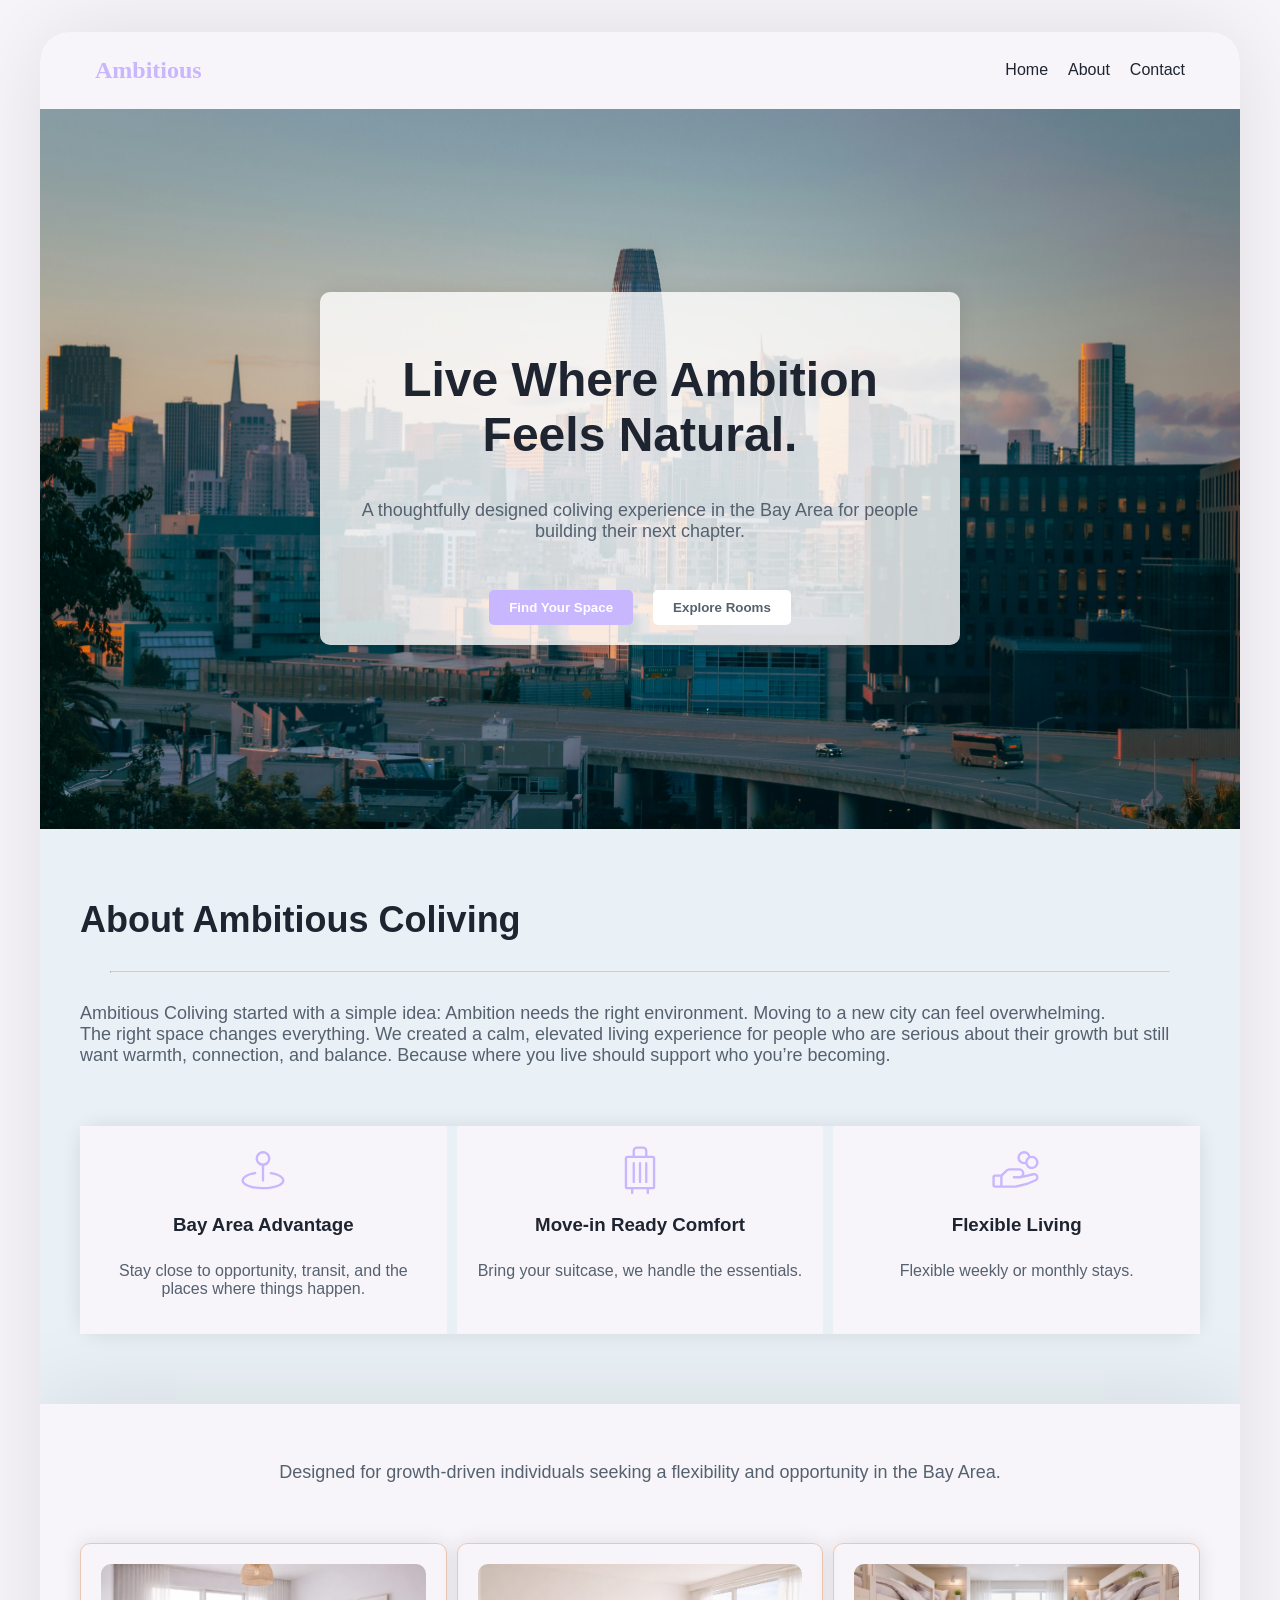
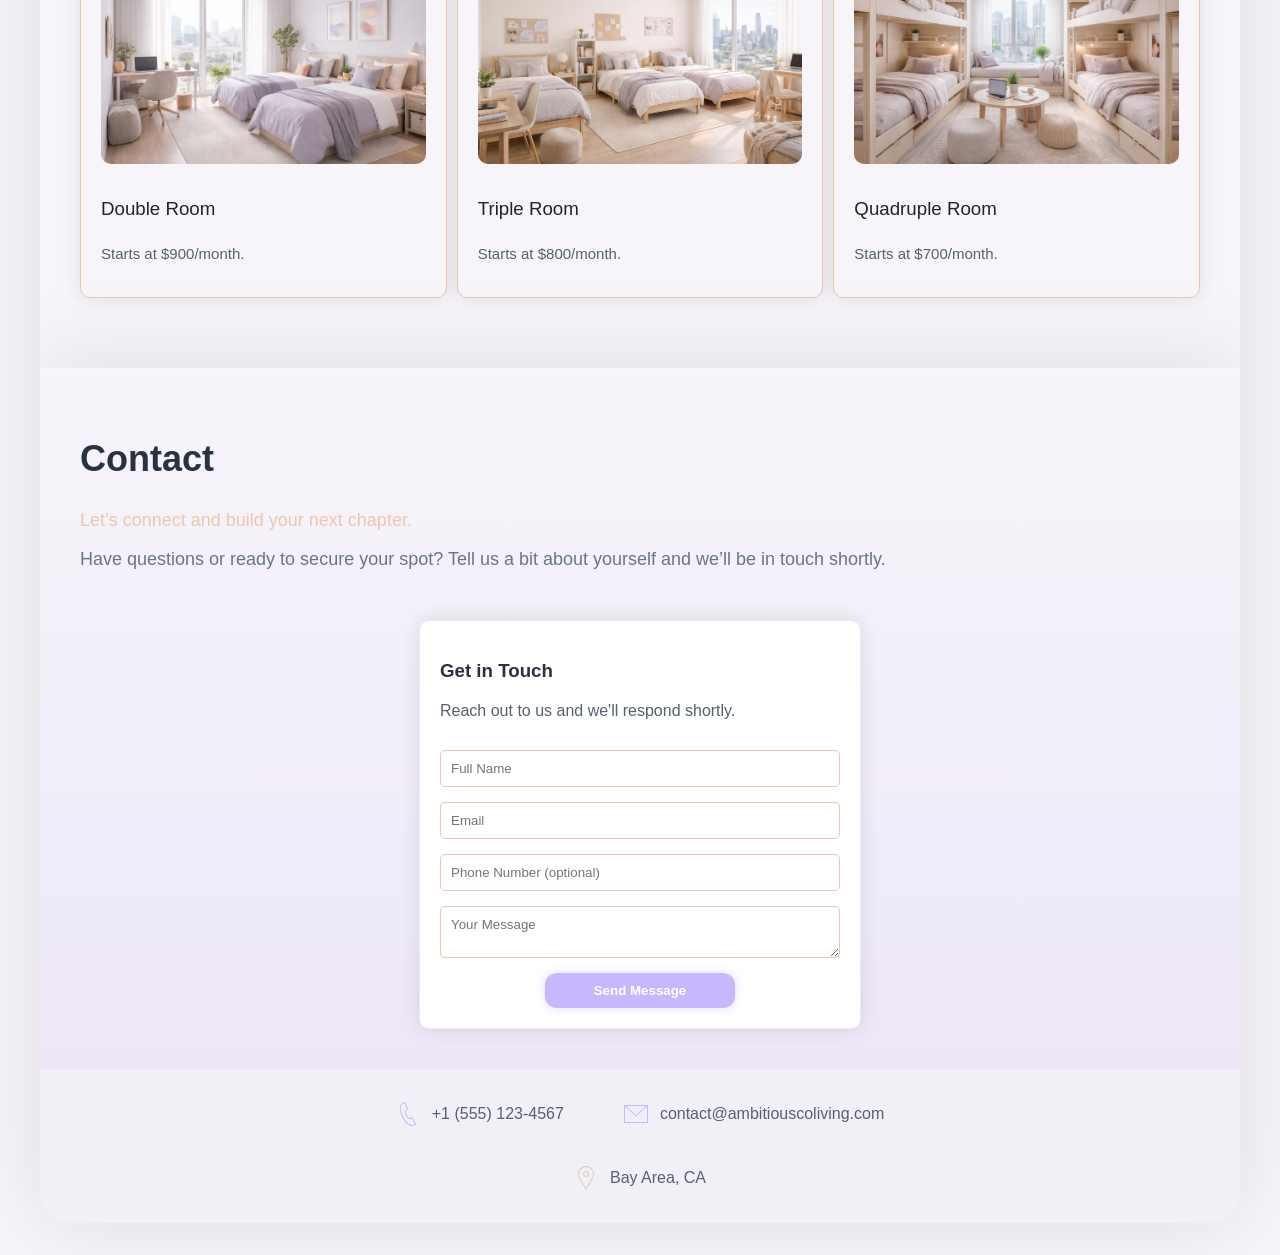
==== index.html @ d2df05ac "initial commit" ====
<!doctype html>
<html lang="en">
  <head>
    <meta charset="UTF-8" />
    <meta name="viewport" content="width=device-width, initial-scale=1.0" />
    <meta
      name="description"
      content="Ambitious Coliving - A thoughtfully designed coliving experience in the Bay Area for people building their next chapter."
    />
    <title>Ambitious Coliving</title>
    <link rel="stylesheet" href="styles.css" />
  </head>
  <body>
    <div class="page-wrapper">
      <header class="site-header">
        <nav class="nav-bar">
          <h2 class="site-title">Ambitious</h2>
          <ul class="nav-list">
            <li class="list-item"><a href="#hero" class="nav-link">Home</a></li>
            <li class="list-item">
              <a href="#about" class="nav-link">About</a>
            </li>
            <li class="list-item">
              <a href="#contact" class="nav-link">Contact</a>
            </li>
          </ul>
        </nav>
      </header>
      <main>
        <section id="hero">
          <div class="hero-content">
            <h1 class="hero-title">Live Where Ambition Feels Natural.</h1>
            <p class="hero-description">
              A thoughtfully designed coliving experience in the Bay Area for
              people building their next chapter.
            </p>
            <div class="hero-btn">
              <button class="hero-button first" type="button">
                Find Your Space
              </button>
              <button class="hero-button second" type="button">
                Explore Rooms
              </button>
            </div>
          </div>
        </section>
        <section id="about">
          <h2 class="about-title">About Ambitious Coliving</h2>
          <hr />
          <p class="about-description">
            Ambitious Coliving started with a simple idea: Ambition needs the
            right environment. Moving to a new city can feel overwhelming.
            <br />
            The right space changes everything. We created a calm, elevated
            living experience for people who are serious about their growth but
            still want warmth, connection, and balance. Because where you live
            should support who you’re becoming.
          </p>
          <div class="about-divider">
            <article class="about-card">
              <svg
                xmlns="http://www.w3.org/2000/svg"
                width="50"
                height="50"
                fill="#c8b6ff"
                viewBox="0 0 256 256"
              >
                <path
                  d="M122,101.52V176a6,6,0,0,0,12,0V101.52a38,38,0,1,0-12,0ZM128,38a26,26,0,1,1-26,26A26,26,0,0,1,128,38ZM238,176c0,13.34-12.18,25.38-34.31,33.88C183.38,217.7,156.5,222,128,222s-55.38-4.3-75.69-12.12C30.18,201.38,18,189.34,18,176c0-19.6,26.46-36,69.05-42.86A6,6,0,0,1,89,145c-18,2.89-33.27,7.66-44.09,13.78C35.28,164.2,30,170.32,30,176c0,16.08,40.25,34,98,34s98-17.92,98-34c0-5.68-5.28-11.8-14.86-17.23-10.82-6.12-26.07-10.89-44.09-13.78a6,6,0,0,1,1.9-11.85C211.54,140,238,156.4,238,176Z"
                ></path>
              </svg>
              <h3 class="card-title">Bay Area Advantage</h3>
              <p class="card-description">
                Stay close to opportunity, transit, and the places where things
                happen.
              </p>
            </article>
            <article class="about-card">
              <svg
                xmlns="http://www.w3.org/2000/svg"
                width="50"
                height="50"
                fill="#c8b6ff"
                viewBox="0 0 256 256"
              >
                <path
                  d="M102,88v96a6,6,0,0,1-12,0V88a6,6,0,0,1,12,0Zm26-6a6,6,0,0,0-6,6v96a6,6,0,0,0,12,0V88A6,6,0,0,0,128,82Zm32,0a6,6,0,0,0-6,6v96a6,6,0,0,0,12,0V88A6,6,0,0,0,160,82Zm46-18V208a14,14,0,0,1-14,14H174v18a6,6,0,0,1-12,0V222H94v18a6,6,0,0,1-12,0V222H64a14,14,0,0,1-14-14V64A14,14,0,0,1,64,50H90V24A22,22,0,0,1,112,2h32a22,22,0,0,1,22,22V50h26A14,14,0,0,1,206,64ZM102,50h52V24a10,10,0,0,0-10-10H112a10,10,0,0,0-10,10Zm92,14a2,2,0,0,0-2-2H64a2,2,0,0,0-2,2V208a2,2,0,0,0,2,2H192a2,2,0,0,0,2-2Z"
                ></path>
              </svg>
              <h3 class="card-title">Move-in Ready Comfort</h3>
              <p class="card-description">
                Bring your suitcase, we handle the essentials.
              </p>
            </article>
            <article class="about-card">
              <svg
                xmlns="http://www.w3.org/2000/svg"
                width="50"
                height="50"
                fill="#c8b6ff"
                viewBox="0 0 256 256"
              >
                <path
                  d="M229.12,142.65a22.43,22.43,0,0,0-19.55-3.88l-45.24,10.4A26,26,0,0,0,140,114H89.94a29.78,29.78,0,0,0-21.21,8.79L45.52,146H16A14,14,0,0,0,2,160v40a14,14,0,0,0,14,14H120a6,6,0,0,0,1.46-.18l64-16a7.16,7.16,0,0,0,.89-.3L225.17,181l.33-.15a22.6,22.6,0,0,0,3.62-38.18ZM14,200V160a2,2,0,0,1,2-2H42v44H16A2,2,0,0,1,14,200Zm206.28-30-38.2,16.27L119.26,202H54V154.49l23.21-23.22A17.88,17.88,0,0,1,89.94,126H140a14,14,0,0,1,0,28H112a6,6,0,0,0,0,12h32a6,6,0,0,0,1.34-.15l67-15.41.24-.06A10.6,10.6,0,0,1,220.28,170ZM164,94a34.54,34.54,0,0,0,7.28-.78,34,34,0,1,0,25.46-42.43A34,34,0,1,0,164,94Zm62-10a22,22,0,1,1-22-22A22,22,0,0,1,226,84ZM164,38a21.94,21.94,0,0,1,21.51,17.49,34,34,0,0,0-15.38,25.65A22,22,0,1,1,164,38Z"
                ></path>
              </svg>
              <h3 class="card-title">Flexible Living</h3>
              <p class="card-description">Flexible weekly or monthly stays.</p>
            </article>
          </div>
        </section>
        <section id="rooms">
          <p class="rooms-description">
            Designed for growth-driven individuals seeking a flexibility and
            opportunity in the Bay Area.
          </p>
          <div class="rooms-divider">
            <article class="room-card">
              <img src="duplo.png" alt="Room 1" class="room-image" />
              <h3 class="room-title">Double Room</h3>
              <p class="room-price">Starts at $900/month.</p>
            </article>
            <article class="room-card">
              <img src="triple.png" alt="Room 2" class="room-image" />
              <h3 class="room-title">Triple Room</h3>
              <p class="room-price">Starts at $800/month.</p>
            </article>
            <article class="room-card">
              <img src="quadruplo.png" alt="Room 3" class="room-image" />
              <h3 class="room-title">Quadruple Room</h3>
              <p class="room-price">Starts at $700/month.</p>
            </article>
          </div>
        </section>
        <section id="contact">
          <h2 class="contact-title">Contact</h2>
          <h3 class="contact-subtitle">
            Let’s connect and build your next chapter.
          </h3>
          <p class="contact-description">
            Have questions or ready to secure your spot? Tell us a bit about
            yourself and we’ll be in touch shortly.
          </p>
          <div class="contact-divider">
            <h3 class="form-title">Get in Touch</h3>
            <p class="form-description">
              Reach out to us and we'll respond shortly.
            </p>
            <form class="form-data" method="post" action="submit-url">
              <input type="text" name="name" placeholder="Full Name" required />
              <input type="email" name="email" placeholder="Email" required />
              <input
                type="tel"
                name="number"
                placeholder="Phone Number (optional)"
              />
              <textarea name="message" placeholder="Your Message"></textarea>
              <button type="submit" class="submit-button">Send Message</button>
            </form>
          </div>
        </section>
      </main>
      <footer class="site-footer">
        <div class="footer-number">
          <svg
            width="24"
            height="24"
            xmlns="http://www.w3.org/2000/svg"
            fill="#C8B6FF"
            clip-rule="evenodd"
          >
            <path
              d="M8.26 1.289l-1.564.772c-5.793 3.02 2.798 20.944 9.31 20.944.46 0 .904-.094 1.317-.284l1.542-.755-2.898-5.594-1.54.754c-.181.087-.384.134-.597.134-2.561 0-6.841-8.204-4.241-9.596l1.546-.763-2.875-5.612zm7.746 22.711c-5.68 0-12.221-11.114-12.221-17.832 0-2.419.833-4.146 2.457-4.992l2.382-1.176 3.857 7.347-2.437 1.201c-1.439.772 2.409 8.424 3.956 7.68l2.399-1.179 3.816 7.36s-2.36 1.162-2.476 1.215c-.547.251-1.129.376-1.733.376"
            />
          </svg>
          <p class="number">+1 (555) 123-4567</p>
        </div>
        <div class="footer-email">
          <svg
            width="24"
            height="24"
            xmlns="http://www.w3.org/2000/svg"
            fill="#C8B6FF"
            clip-rule="evenodd"
          >
            <path
              d="M24 21h-24v-18h24v18zm-23-16.477v15.477h22v-15.477l-10.999 10-11.001-10zm21.089-.523h-20.176l10.088 9.171 10.088-9.171z"
            />
          </svg>
          <p class="email">contact@ambitiouscoliving.com</p>
        </div>
        <div class="footer-address">
          <svg
            width="24"
            height="24"
            xmlns="http://www.w3.org/2000/svg"
            fill="#EBC7B2"
            clip-rule="evenodd"
          >
            <path
              d="M12 10c-1.104 0-2-.896-2-2s.896-2 2-2 2 .896 2 2-.896 2-2 2m0-5c-1.657 0-3 1.343-3 3s1.343 3 3 3 3-1.343 3-3-1.343-3-3-3m-7 2.602c0-3.517 3.271-6.602 7-6.602s7 3.085 7 6.602c0 3.455-2.563 7.543-7 14.527-4.489-7.073-7-11.072-7-14.527m7-7.602c-4.198 0-8 3.403-8 7.602 0 4.198 3.469 9.21 8 16.398 4.531-7.188 8-12.2 8-16.398 0-4.199-3.801-7.602-8-7.602"
            />
          </svg>
          <p class="address">Bay Area, CA</p>
        </div>
      </footer>
    </div>
  </body>
</html>
---- styles.css ----
body {
  background-color: #f7f5fa;
}

.page-wrapper {
  background-color: #eaf1f6;
  max-width: 1200px;
  margin: 2rem auto;
  box-shadow: 0 0 90px rgba(0, 0, 0, 0.1);
  border-radius: 30px;
  overflow: hidden;
}

nav {
  background-color: #f7f5fa;
  padding: 5px;
  box-shadow: 0 2px 4px rgba(0, 0, 0, 0.1);
  display: flex;
  justify-content: space-between;
  align-items: center;
}

nav h2 {
  font-family: "Sora";
  font-weight: 700;
  color: #c8b6ff;
  margin-left: 50px;
}

nav ul {
  list-style: none;
  display: flex;
  gap: 20px;
  margin-right: 50px;
}

nav a {
  color: #1e2430;
  font-family: "Inter", sans-serif;
  text-decoration: none;
}

nav a:hover {
  color: #fff;
  background-color: #c8b6ff;
  border: 5px solid #c8b6ff;
  padding: 5px;
  border-radius: 25px;
  box-shadow: 0 0 10px rgba(200, 182, 255, 0.5);
}

#hero {
  background-image: url("Welcome.jpg");
  background-size: cover;
  background-position: top;
  background-attachment: fixed;
  height: 80vh;
  display: flex;
  align-items: center;
  justify-content: center;
}

#hero .hero-content {
  max-width: 600px;
  display: flex;
  flex-direction: column;
  text-align: center;
  background-color: rgba(255, 255, 255, 0.8);
  padding: 20px;
  border-radius: 10px;
  box-shadow: 0 0 20px rgba(0, 0, 0, 0.1);
}

#hero h1 {
  font-size: 48px;
  font-family: "Sora", sans-serif;
  font-weight: 700;
  color: #1e2430;
  margin-bottom: 20px;
}

#hero p {
  font-size: 18px;
  font-family: "Inter", sans-serif;
  font-weight: 400;
  color: #55616f;
}

#hero .hero-btn {
  margin-top: 30px;
  display: flex;
  gap: 20px;
  justify-content: center;
}

#hero .first {
  background-color: #c8b6ff;
  color: #fff;
  border: none;
  padding: 10px 20px;
  font-family: "Inter", sans-serif;
  font-weight: 600;
  border-radius: 5px;
  cursor: pointer;
}

#hero .second {
  background-color: #fff;
  color: #55616f;
  border: 0 solid #c8b6ff;
  padding: 10px 20px;
  font-family: "Inter", sans-serif;
  font-weight: 600;
  border-radius: 5px;
  cursor: pointer;
}

#about {
  padding: 40px;
  background-color: #eaf1f6;
  box-shadow: 0 0 90px rgba(0, 0, 0, 0.1);
}

.about-title {
  font-size: 36px;
  font-family: "Sora", sans-serif;
  font-weight: 700;
  color: #1e2430;
}

.about-description {
  font-size: 18px;
  font-family: "Inter", sans-serif;
  font-weight: 400;
  color: #55616f;
  margin-bottom: 60px;
}

.about-divider {
  display: flex;
  box-shadow: 0 0 20px rgba(0, 0, 0, 0.1);
  margin-bottom: 30px;
  gap: 10px;
  border-radius: 20px;
}

.about-card {
  flex: 1;
  padding: 20px;
  background-color: #f7f5fa;
  display: flex;
  flex-direction: column;
  align-items: center;
  text-align: center;
}

.card-title {
  font-family: "Sora", sans-serif;
  font-weight: 700;
  color: #1e2430;
  margin-bottom: 10px;
}

.card-description {
  font-family: "Inter", sans-serif;
  font-weight: 400;
  color: #55616f;
}

hr {
  border-top: 1px solid #ebc7b2;
  margin: 30px;
}

#rooms {
  padding: 40px;
  background-color: #f7f5fa;
  box-shadow: 0 0 90px rgba(0, 0, 0, 0.1);
}

.rooms-description {
  font-size: 18px;
  font-family: "Inter", sans-serif;
  font-weight: 400;
  color: #55616f;
  margin-bottom: 60px;
  text-align: center;
}

.rooms-divider {
  display: flex;
  margin-bottom: 30px;
  gap: 10px;
  border-radius: 20px;
}

.room-card {
  flex: 1;
  padding: 20px;
  display: flex;
  flex-direction: column;
  border: 1px solid #ebc7b2;
  border-radius: 10px;
  box-shadow: 0 0 20px rgba(0, 0, 0, 0.1);
}

.room-title {
  font-family: "Sora", sans-serif;
  font-weight: 500;
  color: #1e2430;
  margin-bottom: 10px;
  text-align: start;
}

.room-price {
  font-family: "Inter", sans-serif;
  font-weight: 400;
  font-size: 15px;
  color: #55616f;
  text-align: start;
}

.room-image {
  width: 100%;
  height: 200px;
  object-fit: cover;
  border-radius: 10px;
  margin-bottom: 15px;
}

#contact {
  padding: 40px;
  background: linear-gradient(180deg, #f7f5fa, #ede7f8);
  box-shadow: 0 0 90px rgba(0, 0, 0, 0.1);
}

.contact-title {
  font-size: 36px;
  font-family: "Sora", sans-serif;
  font-weight: 700;
  color: #2a3140;
  text-align: start;
}

.contact-subtitle {
  font-size: 18px;
  font-family: "Inter", sans-serif;
  font-weight: 400;
  color: #ebc7b2;
}

.contact-description {
  font-size: 18px;
  font-family: "Inter", sans-serif;
  font-weight: 400;
  color: #6b7684;
  margin-bottom: 50px;
}

.contact-divider {
  max-width: 400px;
  margin: 0 auto;
  padding: 20px;
  background-color: #fff;
  border: #eceaf3 solid 1px;
  border-radius: 10px;
  box-shadow: 0 0 20px rgba(0, 0, 0, 0.1);
}

.form-title {
  font-family: "Sora", sans-serif;
  font-weight: 700;
  color: #2a3140;
  margin-bottom: 20px;
}

.form-description {
  font-family: "Inter", sans-serif;
  font-weight: 400;
  color: #55616f;
  margin-bottom: 30px;
}

.form-data {
  display: flex;
  flex-direction: column;
  gap: 15px;
}

.form-data input,
.form-data textarea {
  padding: 10px;
  border: 1px solid #ebc7b2;
  border-radius: 5px;
  font-family: "Inter", sans-serif;
}

.submit-button {
  background-color: #c8b6ff;
  box-shadow: 0 0 10px rgba(200, 182, 255, 0.5);
  color: #fff;
  border: none;
  padding: 10px 20px;
  font-family: "Inter", sans-serif;
  font-weight: 600;
  border-radius: 12px;
  cursor: pointer;
  align-self: center;
  width: 100%;
  max-width: 190px;
}

.submit-button:hover {
  background-color: #b39ddb;
  box-shadow: 0 0 15px rgba(179, 157, 219, 0.7);
}

footer {
  background-color: #f2f0f7;
  padding: 20px;
  display: grid;
  grid-template-columns: auto auto;
  justify-content: center;
  column-gap: 60px;
  row-gap: 14px;
}

.footer-address {
  grid-column: 1 / -1;
  justify-self: center;
}

.footer-number,
.footer-email,
.footer-address {
  display: flex;
  align-items: center;
}

footer p {
  font-family: "Sora", sans-serif;
  font-weight: 400;
  color: #55616f;
  margin-left: 12px;
}
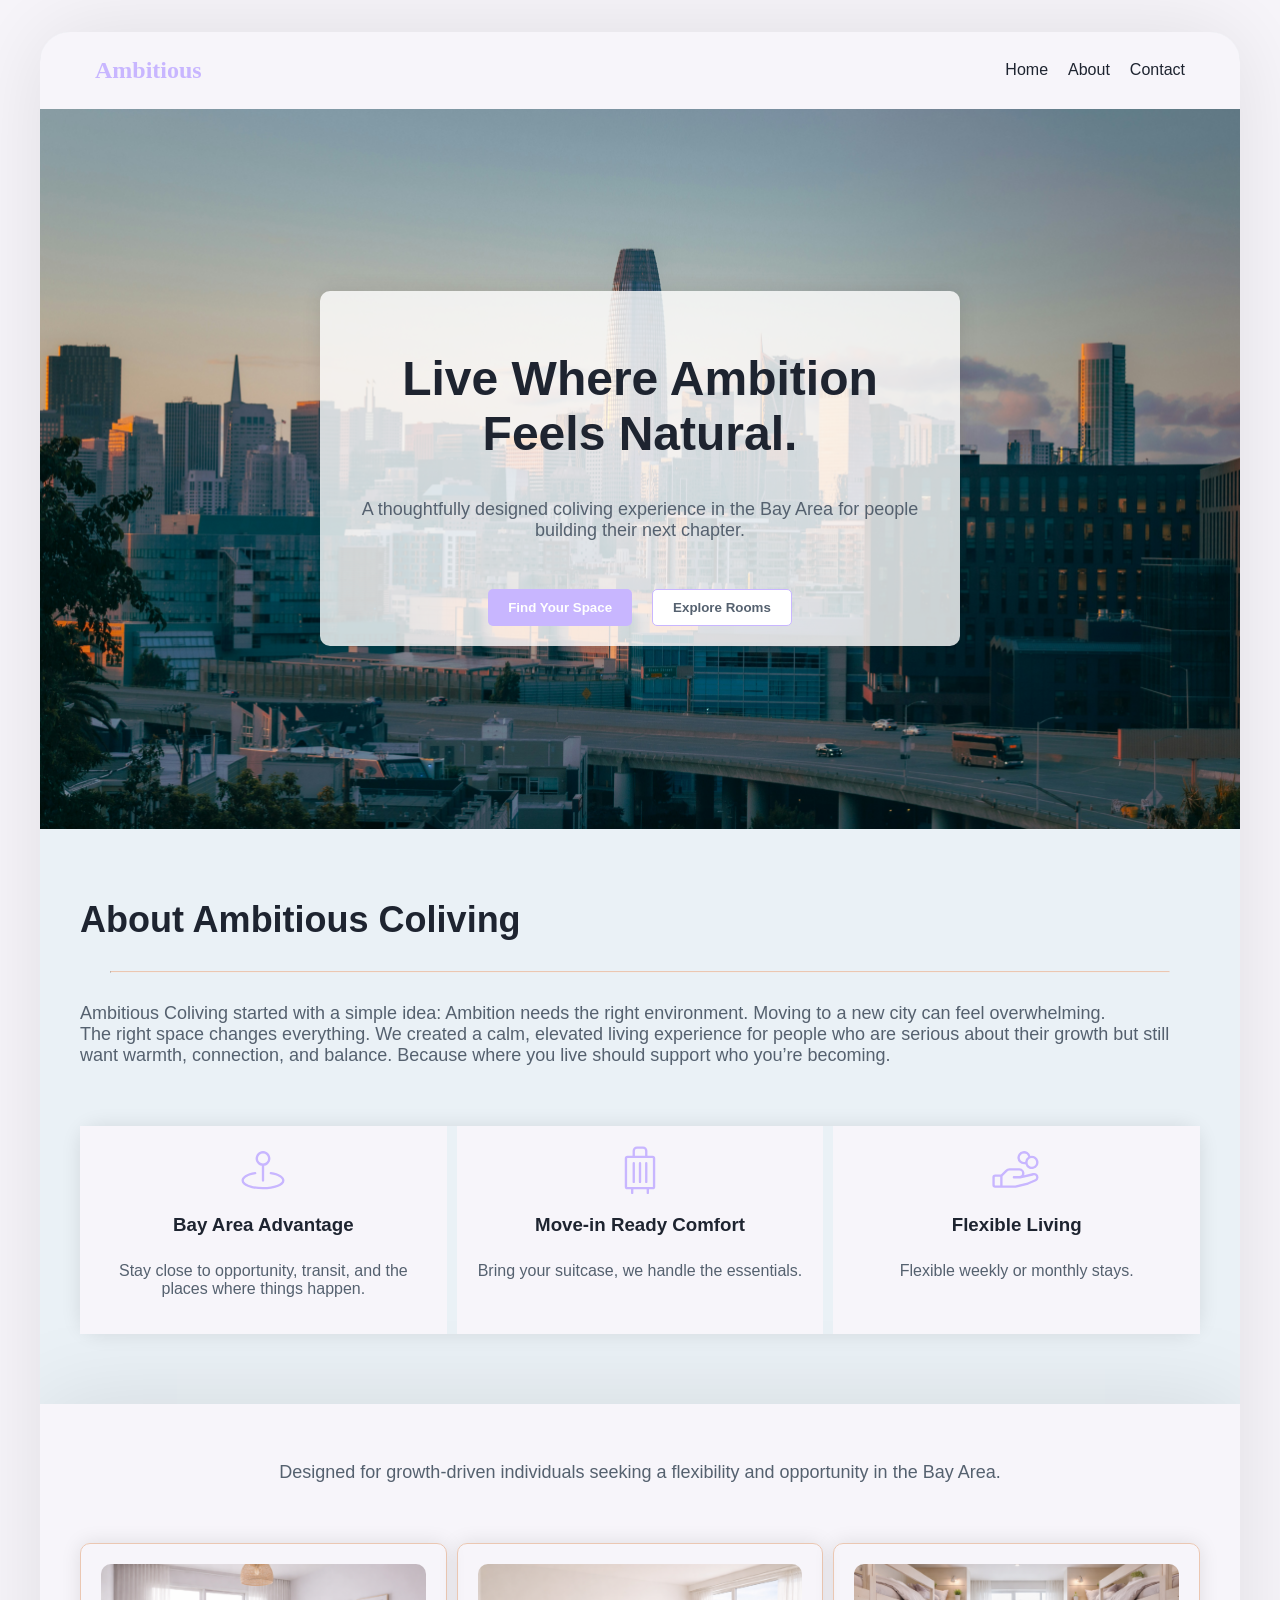
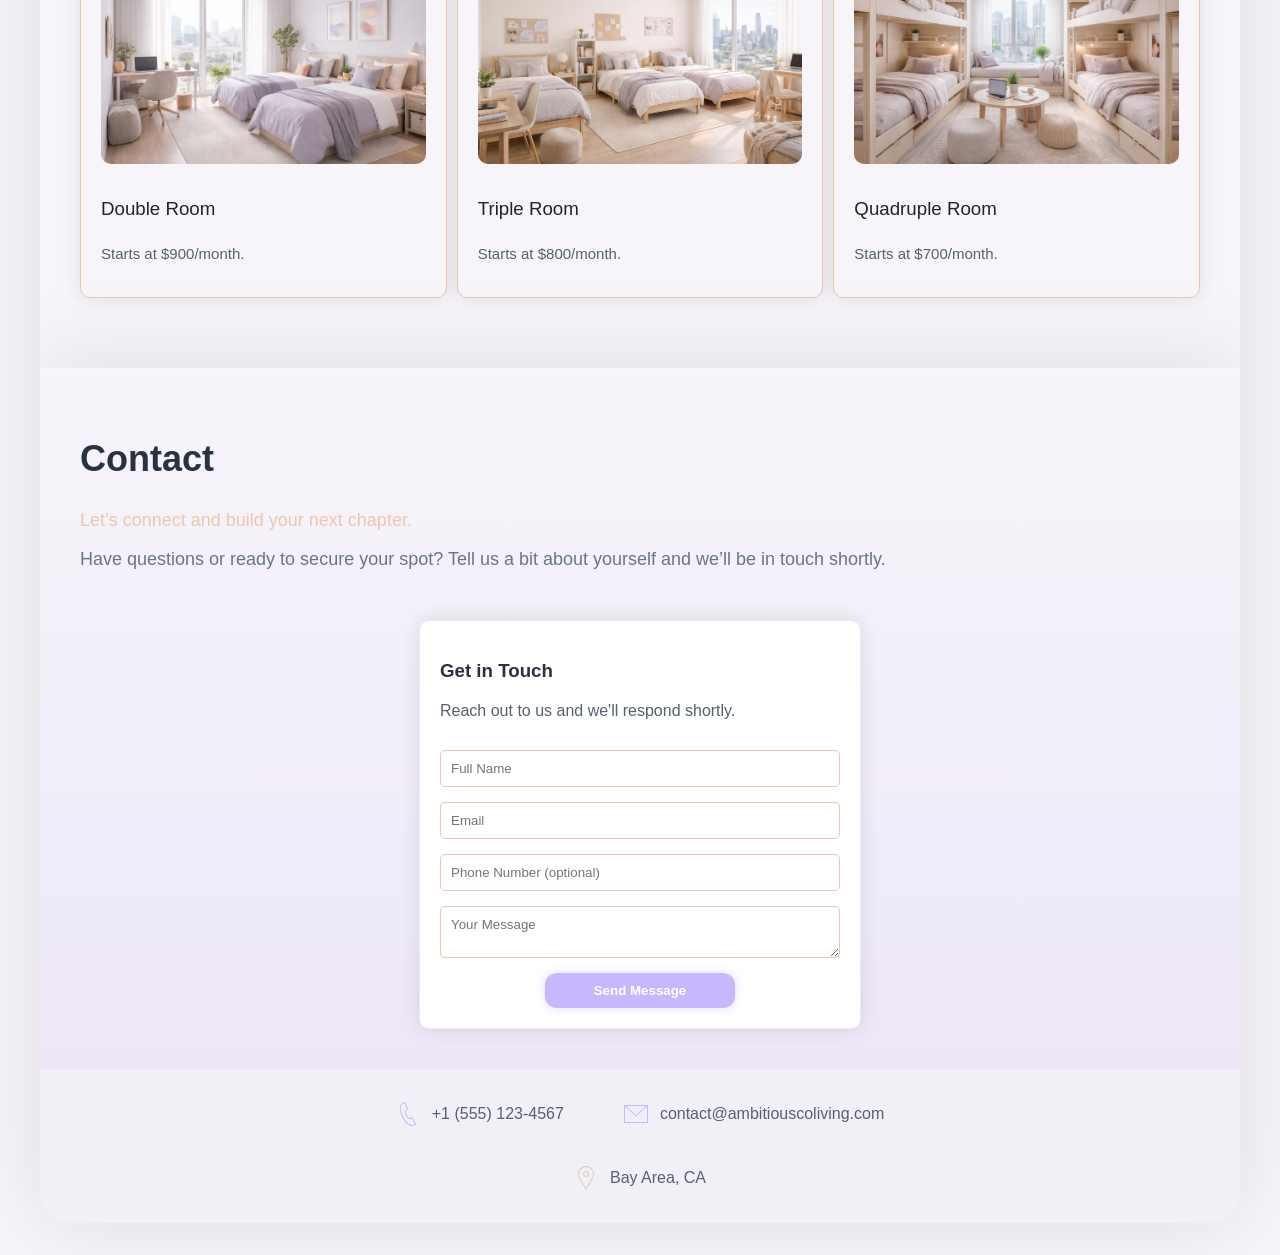
==== commit 1ce5462c: "responsive adjustment on mobile" ====
--- a/index.html
+++ b/index.html
@@ -147,14 +147,31 @@
               Reach out to us and we'll respond shortly.
             </p>
             <form class="form-data" method="post" action="submit-url">
-              <input type="text" name="name" placeholder="Full Name" required />
-              <input type="email" name="email" placeholder="Email" required />
+              <input
+                type="text"
+                name="name"
+                placeholder="Full Name"
+                aria-label="Full Name"
+                required
+              />
+              <input
+                type="email"
+                name="email"
+                placeholder="Email"
+                aria-label="Email"
+                required
+              />
               <input
                 type="tel"
                 name="number"
                 placeholder="Phone Number (optional)"
+                aria-label="Phone Number"
               />
-              <textarea name="message" placeholder="Your Message"></textarea>
+              <textarea
+                name="message"
+                placeholder="Your Message"
+                aria-label="Your Message"
+              ></textarea>
               <button type="submit" class="submit-button">Send Message</button>
             </form>
           </div>
--- a/styles.css
+++ b/styles.css
@@ -11,7 +11,7 @@
   overflow: hidden;
 }
 
-nav {
+.nav-bar {
   background-color: #f7f5fa;
   padding: 5px;
   box-shadow: 0 2px 4px rgba(0, 0, 0, 0.1);
@@ -20,21 +20,21 @@
   align-items: center;
 }
 
-nav h2 {
+.site-title {
   font-family: "Sora";
   font-weight: 700;
   color: #c8b6ff;
   margin-left: 50px;
 }
 
-nav ul {
+.nav-list {
   list-style: none;
   display: flex;
   gap: 20px;
   margin-right: 50px;
 }
 
-nav a {
+.nav-link {
   color: #1e2430;
   font-family: "Inter", sans-serif;
   text-decoration: none;
@@ -60,7 +60,7 @@
   justify-content: center;
 }
 
-#hero .hero-content {
+.hero-content {
   max-width: 600px;
   display: flex;
   flex-direction: column;
@@ -71,7 +71,7 @@
   box-shadow: 0 0 20px rgba(0, 0, 0, 0.1);
 }
 
-#hero h1 {
+.hero-title {
   font-size: 48px;
   font-family: "Sora", sans-serif;
   font-weight: 700;
@@ -79,21 +79,21 @@
   margin-bottom: 20px;
 }
 
-#hero p {
-  font-size: 18px;
-  font-family: "Inter", sans-serif;
-  font-weight: 400;
-  color: #55616f;
-}
-
-#hero .hero-btn {
+.hero-description {
+  font-size: 18px;
+  font-family: "Inter", sans-serif;
+  font-weight: 400;
+  color: #55616f;
+}
+
+.hero-btn {
   margin-top: 30px;
   display: flex;
   gap: 20px;
   justify-content: center;
 }
 
-#hero .first {
+.hero-button.first {
   background-color: #c8b6ff;
   color: #fff;
   border: none;
@@ -104,10 +104,10 @@
   cursor: pointer;
 }
 
-#hero .second {
+.hero-button.second {
   background-color: #fff;
   color: #55616f;
-  border: 0 solid #c8b6ff;
+  border: 1px solid #c8b6ff;
   padding: 10px 20px;
   font-family: "Inter", sans-serif;
   font-weight: 600;
@@ -343,3 +343,17 @@
   color: #55616f;
   margin-left: 12px;
 }
+
+@media (max-width: 600px) {
+  .about-divider,
+  .rooms-divider {
+    flex-direction: column;
+  }
+
+  .site-footer {
+    display: flex;
+    flex-direction: column;
+    align-items: center;
+    justify-content: center;
+  }
+}
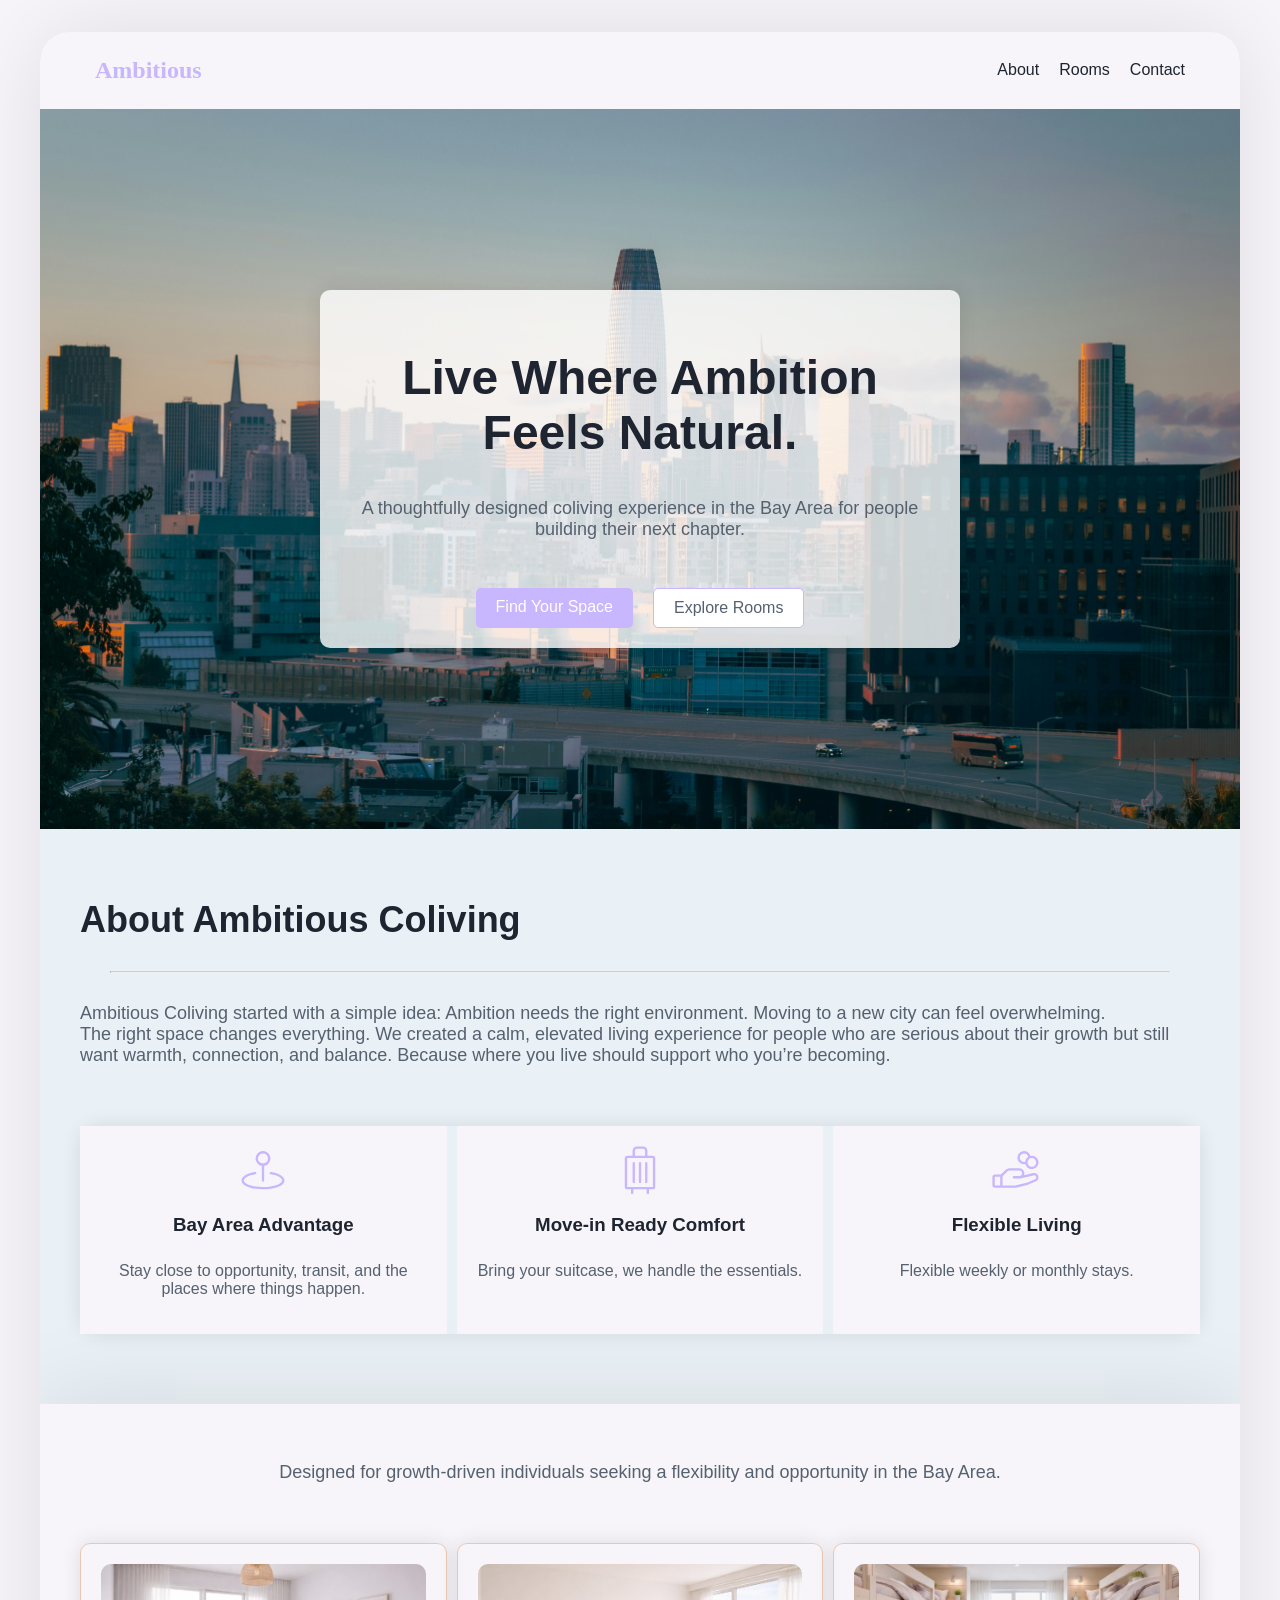
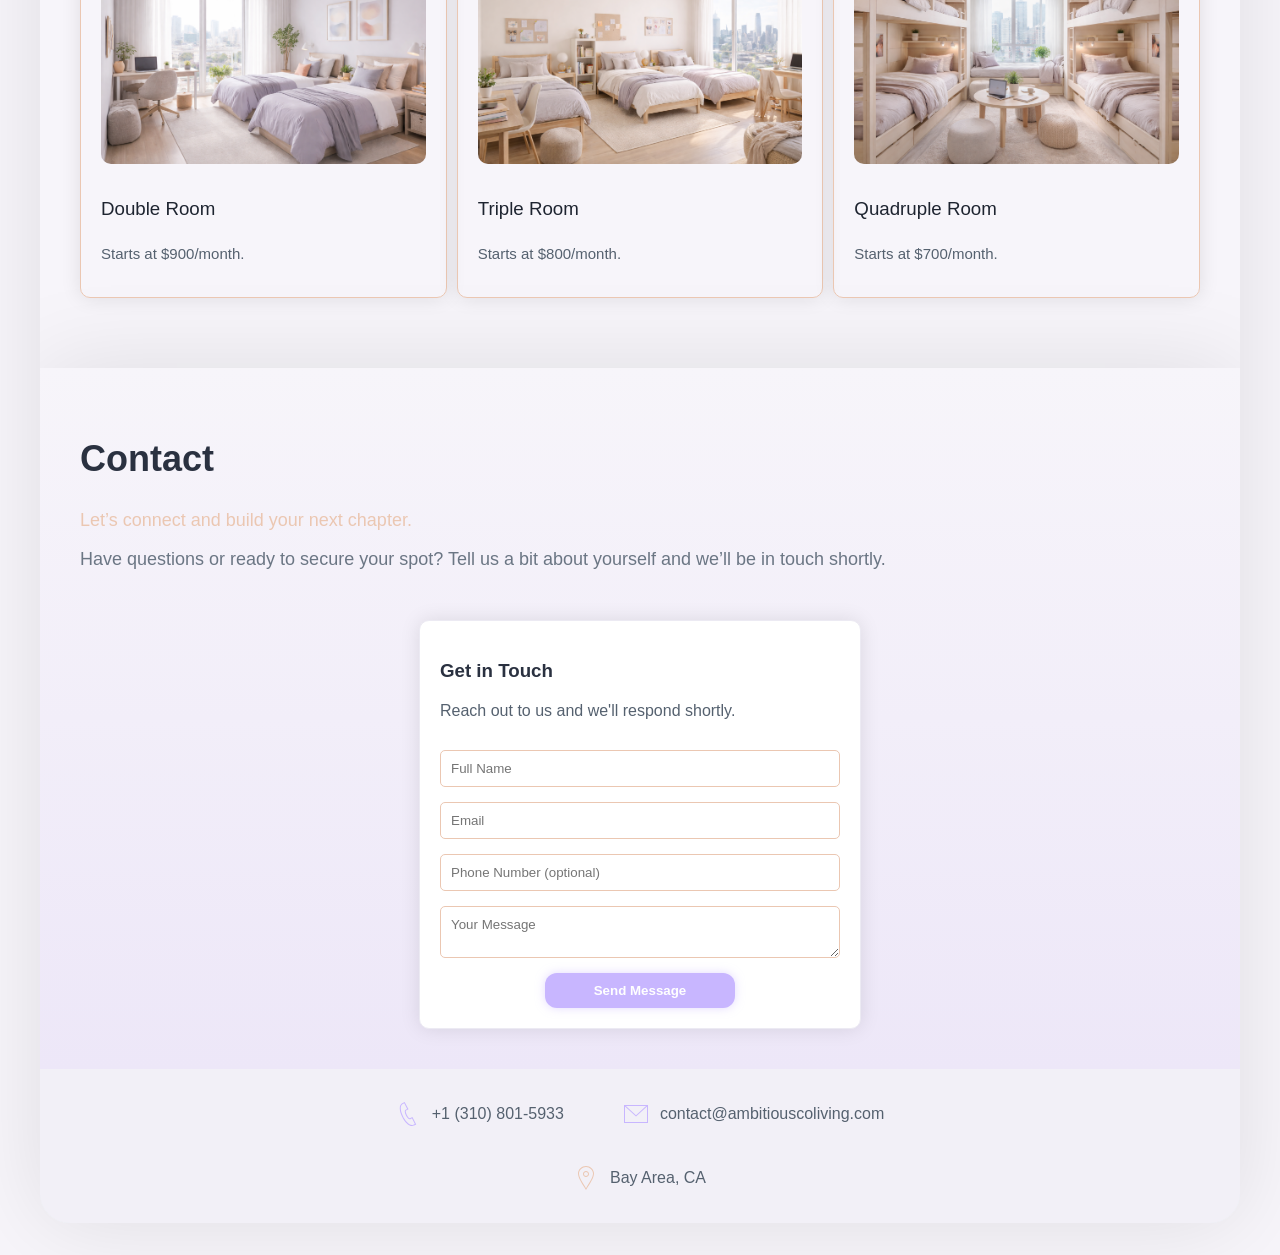
==== commit dd9aa666: "Add hero button links to contact and pricing sections" ====
--- a/index.html
+++ b/index.html
@@ -16,9 +16,11 @@
         <nav class="nav-bar">
           <h2 class="site-title">Ambitious</h2>
           <ul class="nav-list">
-            <li class="list-item"><a href="#hero" class="nav-link">Home</a></li>
             <li class="list-item">
               <a href="#about" class="nav-link">About</a>
+            </li>
+            <li class="list-item">
+              <a href="#rooms" class="nav-link">Rooms</a>
             </li>
             <li class="list-item">
               <a href="#contact" class="nav-link">Contact</a>
@@ -35,12 +37,8 @@
               people building their next chapter.
             </p>
             <div class="hero-btn">
-              <button class="hero-button first" type="button">
-                Find Your Space
-              </button>
-              <button class="hero-button second" type="button">
-                Explore Rooms
-              </button>
+              <a class="hero-button first" href="#contact"> Find Your Space </a>
+              <a class="hero-button second" href="#rooms"> Explore Rooms </a>
             </div>
           </div>
         </section>
@@ -190,7 +188,7 @@
               d="M8.26 1.289l-1.564.772c-5.793 3.02 2.798 20.944 9.31 20.944.46 0 .904-.094 1.317-.284l1.542-.755-2.898-5.594-1.54.754c-.181.087-.384.134-.597.134-2.561 0-6.841-8.204-4.241-9.596l1.546-.763-2.875-5.612zm7.746 22.711c-5.68 0-12.221-11.114-12.221-17.832 0-2.419.833-4.146 2.457-4.992l2.382-1.176 3.857 7.347-2.437 1.201c-1.439.772 2.409 8.424 3.956 7.68l2.399-1.179 3.816 7.36s-2.36 1.162-2.476 1.215c-.547.251-1.129.376-1.733.376"
             />
           </svg>
-          <p class="number">+1 (555) 123-4567</p>
+          <p class="number">+1 (310) 801-5933</p>
         </div>
         <div class="footer-email">
           <svg
--- a/styles.css
+++ b/styles.css
@@ -99,9 +99,10 @@
   border: none;
   padding: 10px 20px;
   font-family: "Inter", sans-serif;
-  font-weight: 600;
+  font-weight: 300;
   border-radius: 5px;
   cursor: pointer;
+  text-decoration: none;
 }
 
 .hero-button.second {
@@ -110,9 +111,10 @@
   border: 1px solid #c8b6ff;
   padding: 10px 20px;
   font-family: "Inter", sans-serif;
-  font-weight: 600;
+  font-weight: 300;
   border-radius: 5px;
   cursor: pointer;
+  text-decoration: none;
 }
 
 #about {
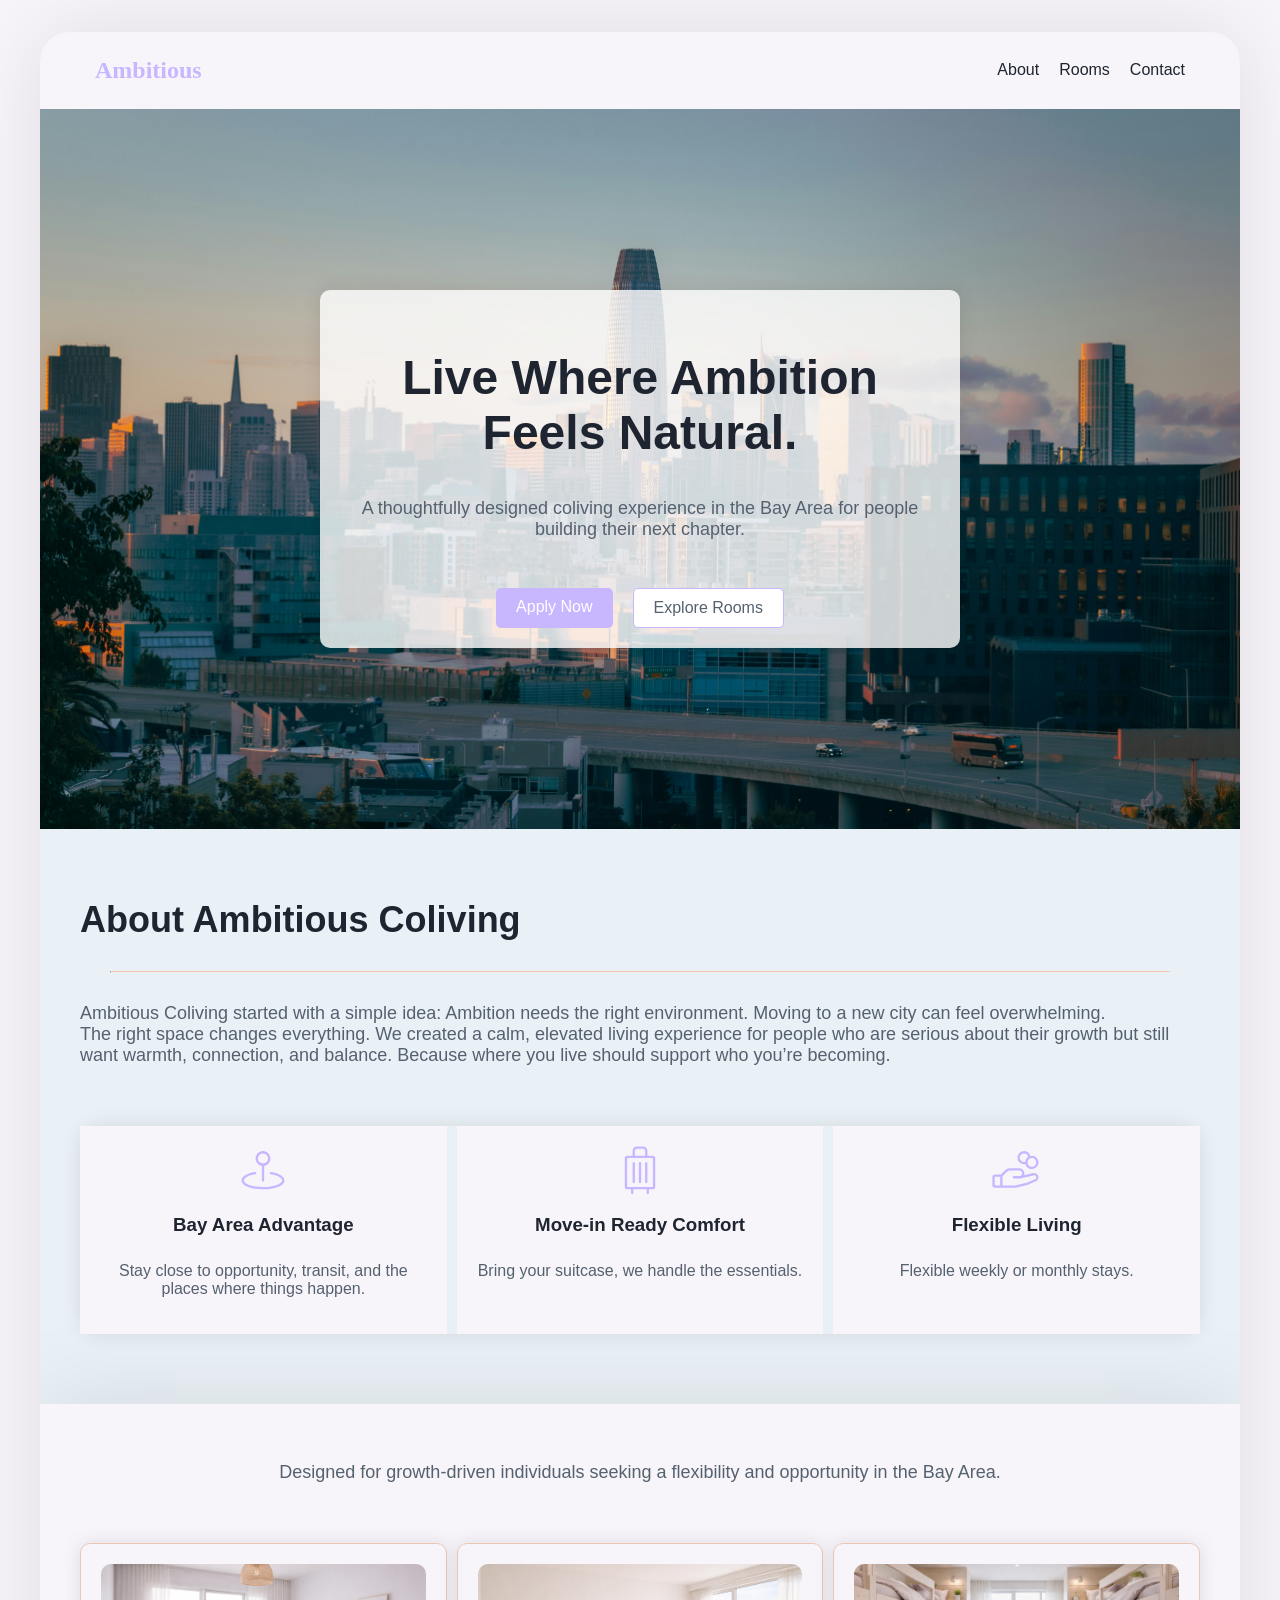
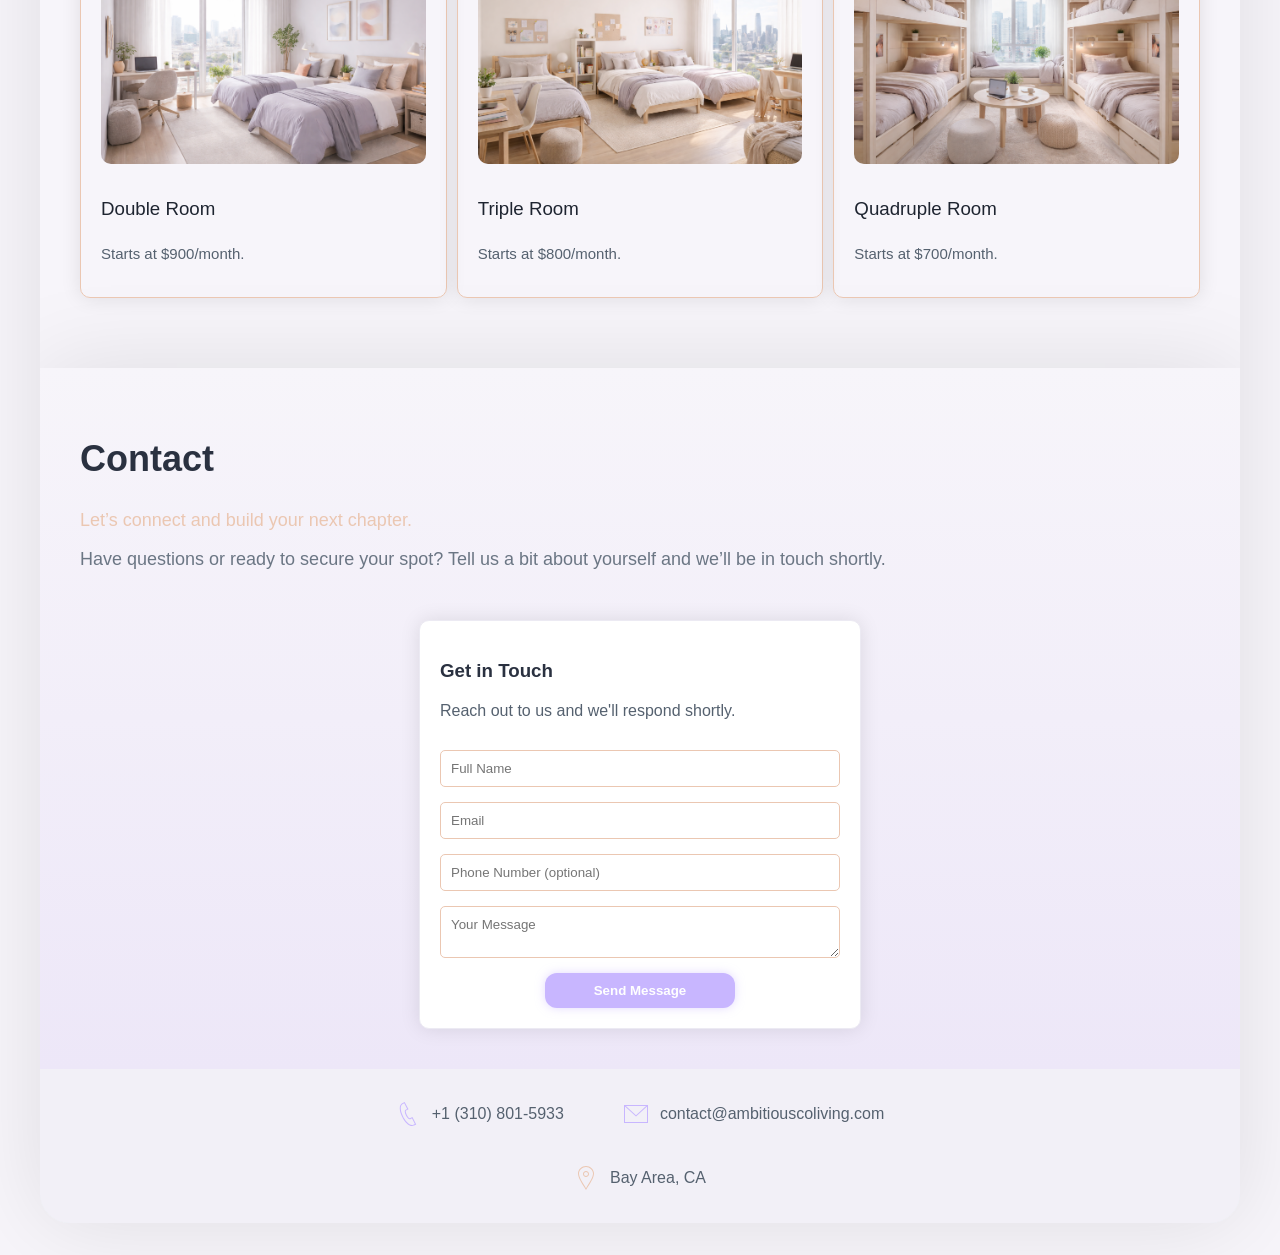
==== commit 93db6410: "Add second page and update site navigation" ====
--- a/index.html
+++ b/index.html
@@ -7,6 +7,17 @@
       name="description"
       content="Ambitious Coliving - A thoughtfully designed coliving experience in the Bay Area for people building their next chapter."
     />
+    <meta property="og:title" content="Ambitious Coliving" />
+    <meta property="og:type" content="website" />
+    <meta
+      property="og:image"
+      content="https://ambitious-coliving.netlify.app/ogimage.png"
+    />
+    <meta
+      property="og:description"
+      content="Ambitious Coliving - A thoughtfully designed coliving experience in the Bay Area for people building their next chapter."
+    />
+    <meta property="og:url" content="https://ambitious-coliving.netlify.app/" />
     <title>Ambitious Coliving</title>
     <link rel="stylesheet" href="styles.css" />
   </head>
@@ -37,8 +48,10 @@
               people building their next chapter.
             </p>
             <div class="hero-btn">
-              <a class="hero-button first" href="#contact"> Find Your Space </a>
-              <a class="hero-button second" href="#rooms"> Explore Rooms </a>
+              <a class="hero-button first" href="#contact"> Apply Now </a>
+              <a class="hero-button second" href="rooms.html">
+                Explore Rooms
+              </a>
             </div>
           </div>
         </section>
--- a/styles.css
+++ b/styles.css
@@ -352,6 +352,11 @@
     flex-direction: column;
   }
 
+  #hero {
+    background-attachment: scroll;
+    background-position: center;
+  }
+
   .site-footer {
     display: flex;
     flex-direction: column;
